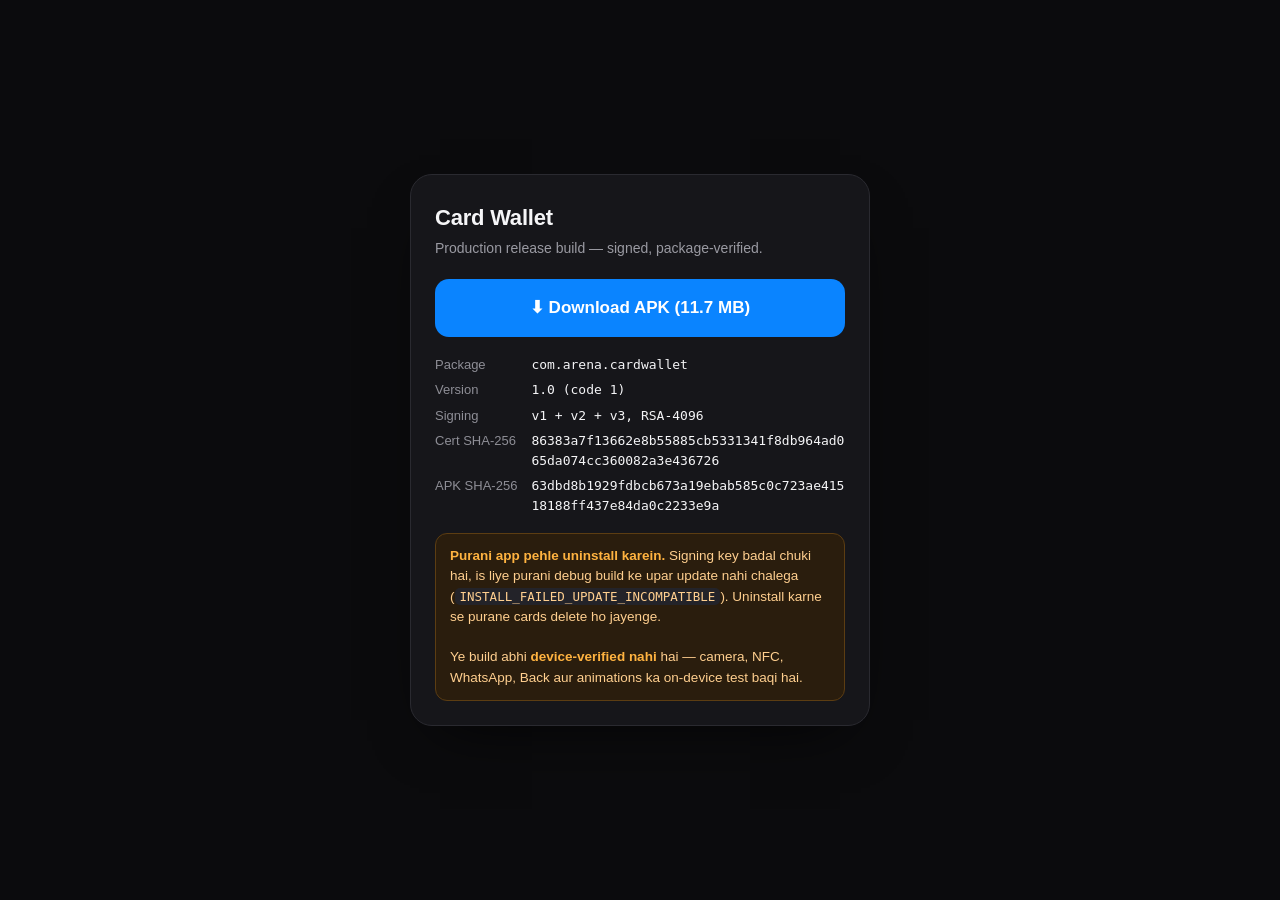
==== download/index.html @ 4fce86f1 "carousel/stack: a held finger owns the row, a lost gesture always comes home (patch 35) Report: "whi" ====
<!doctype html>
<html lang="en">
<head>
<meta charset="utf-8" />
<meta name="viewport" content="width=device-width, initial-scale=1" />
<title>Card Wallet — release APK</title>
<style>
  :root { color-scheme: light dark; }
  * { box-sizing: border-box; }
  body {
    margin: 0; min-height: 100vh; display: flex; align-items: center; justify-content: center;
    padding: 24px; background: #0b0b0d; color: #f5f5f7;
    font: 16px/1.5 -apple-system, BlinkMacSystemFont, "Segoe UI", Roboto, sans-serif;
  }
  .card {
    width: 100%; max-width: 460px; background: #16161a; border: 1px solid #2a2a30;
    border-radius: 22px; padding: 26px 24px 24px; box-shadow: 0 24px 60px -30px rgba(0,0,0,.9);
  }
  h1 { margin: 0 0 4px; font-size: 22px; letter-spacing: -.01em; }
  .sub { margin: 0 0 20px; color: #9a9aa2; font-size: 14px; }
  a.dl {
    display: block; text-align: center; text-decoration: none; background: #0a84ff; color: #fff;
    font-weight: 650; font-size: 17px; padding: 16px; border-radius: 14px; margin-bottom: 18px;
  }
  a.dl:active { opacity: .8; }
  dl { display: grid; grid-template-columns: auto 1fr; gap: 6px 14px; margin: 0 0 18px; font-size: 13px; }
  dt { color: #8e8e96; white-space: nowrap; }
  dd { margin: 0; word-break: break-all; font-family: ui-monospace, SFMono-Regular, Menlo, monospace; }
  .warn {
    background: #2a1d0d; border: 1px solid #5c3d12; color: #ffcf8f;
    border-radius: 12px; padding: 12px 14px; font-size: 13.5px;
  }
  .warn b { color: #ffb340; }
  code { background: #232329; padding: 1px 5px; border-radius: 5px; font-size: 12.5px; }
</style>
</head>
<body>
  <div class="card">
    <h1>Card Wallet</h1>
    <p class="sub">Production release build — signed, package-verified.</p>

    <a class="dl" href="https://github.com/umarmajee8/Wallet-cards/raw/main/CardWallet_gesture_fixed.apk" download>⬇ Download APK (11.7 MB)</a>

    <dl>
      <dt>Package</dt><dd>com.arena.cardwallet</dd>
      <dt>Version</dt><dd>1.0 (code 1)</dd>
      <dt>Signing</dt><dd>v1 + v2 + v3, RSA-4096</dd>
      <dt>Cert SHA-256</dt><dd>86383a7f13662e8b55885cb5331341f8db964ad065da074cc360082a3e436726</dd>
      <dt>APK SHA-256</dt><dd>63dbd8b1929fdbcb673a19ebab585c0c723ae41518188ff437e84da0c2233e9a</dd>
    </dl>

    <div class="warn">
      <b>Purani app pehle uninstall karein.</b> Signing key badal chuki hai, is liye
      purani debug build ke upar update nahi chalega
      (<code>INSTALL_FAILED_UPDATE_INCOMPATIBLE</code>). Uninstall karne se purane
      cards delete ho jayenge.
      <br /><br />
      Ye build abhi <b>device-verified nahi</b> hai — camera, NFC, WhatsApp, Back aur
      animations ka on-device test baqi hai.
    </div>
  </div>
</body>
</html>
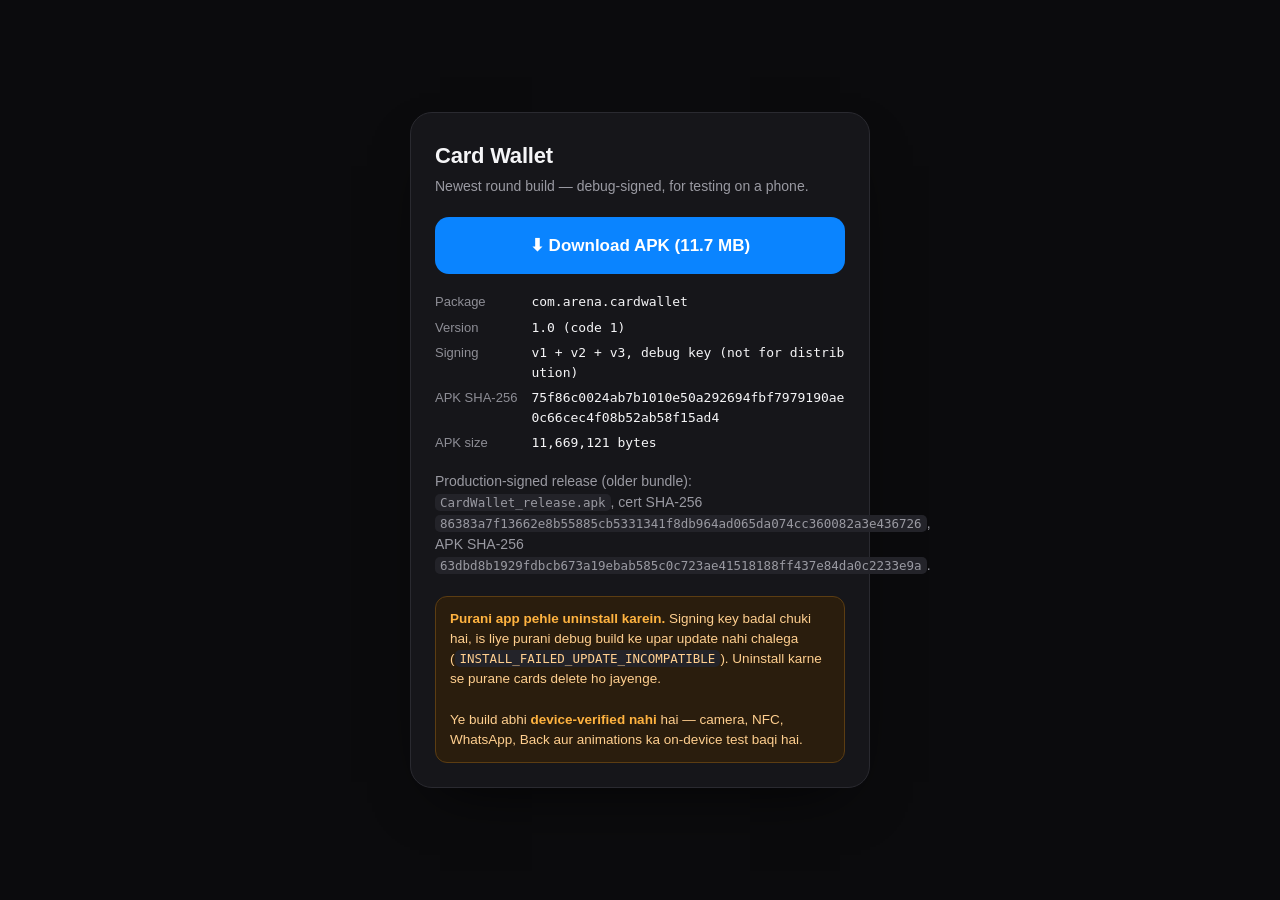
==== commit 1cc79b2f: "header: the top-left "Wallet" wordmark is removed (patch 36) Ask: "Remove the 'Wallet' text label sh" ====
--- a/download/index.html
+++ b/download/index.html
@@ -37,17 +37,20 @@
 <body>
   <div class="card">
     <h1>Card Wallet</h1>
-    <p class="sub">Production release build — signed, package-verified.</p>
+    <p class="sub">Newest round build — debug-signed, for testing on a phone.</p>
 
-    <a class="dl" href="https://github.com/umarmajee8/Wallet-cards/raw/main/CardWallet_gesture_fixed.apk" download>⬇ Download APK (11.7 MB)</a>
+    <a class="dl" href="https://github.com/umarmajee8/Wallet-cards/raw/main/CardWallet_no_title.apk" download>⬇ Download APK (11.7 MB)</a>
 
     <dl>
       <dt>Package</dt><dd>com.arena.cardwallet</dd>
       <dt>Version</dt><dd>1.0 (code 1)</dd>
-      <dt>Signing</dt><dd>v1 + v2 + v3, RSA-4096</dd>
-      <dt>Cert SHA-256</dt><dd>86383a7f13662e8b55885cb5331341f8db964ad065da074cc360082a3e436726</dd>
-      <dt>APK SHA-256</dt><dd>63dbd8b1929fdbcb673a19ebab585c0c723ae41518188ff437e84da0c2233e9a</dd>
+      <dt>Signing</dt><dd>v1 + v2 + v3, debug key (not for distribution)</dd>
+      <dt>APK SHA-256</dt><dd>75f86c0024ab7b1010e50a292694fbf7979190ae0c66cec4f08b52ab58f15ad4</dd>
+      <dt>APK size</dt><dd>11,669,121 bytes</dd>
     </dl>
+    <p class="sub">Production-signed release (older bundle): <code>CardWallet_release.apk</code>,
+    cert SHA-256 <code>86383a7f13662e8b55885cb5331341f8db964ad065da074cc360082a3e436726</code>,
+    APK SHA-256 <code>63dbd8b1929fdbcb673a19ebab585c0c723ae41518188ff437e84da0c2233e9a</code>.</p>
 
     <div class="warn">
       <b>Purani app pehle uninstall karein.</b> Signing key badal chuki hai, is liye
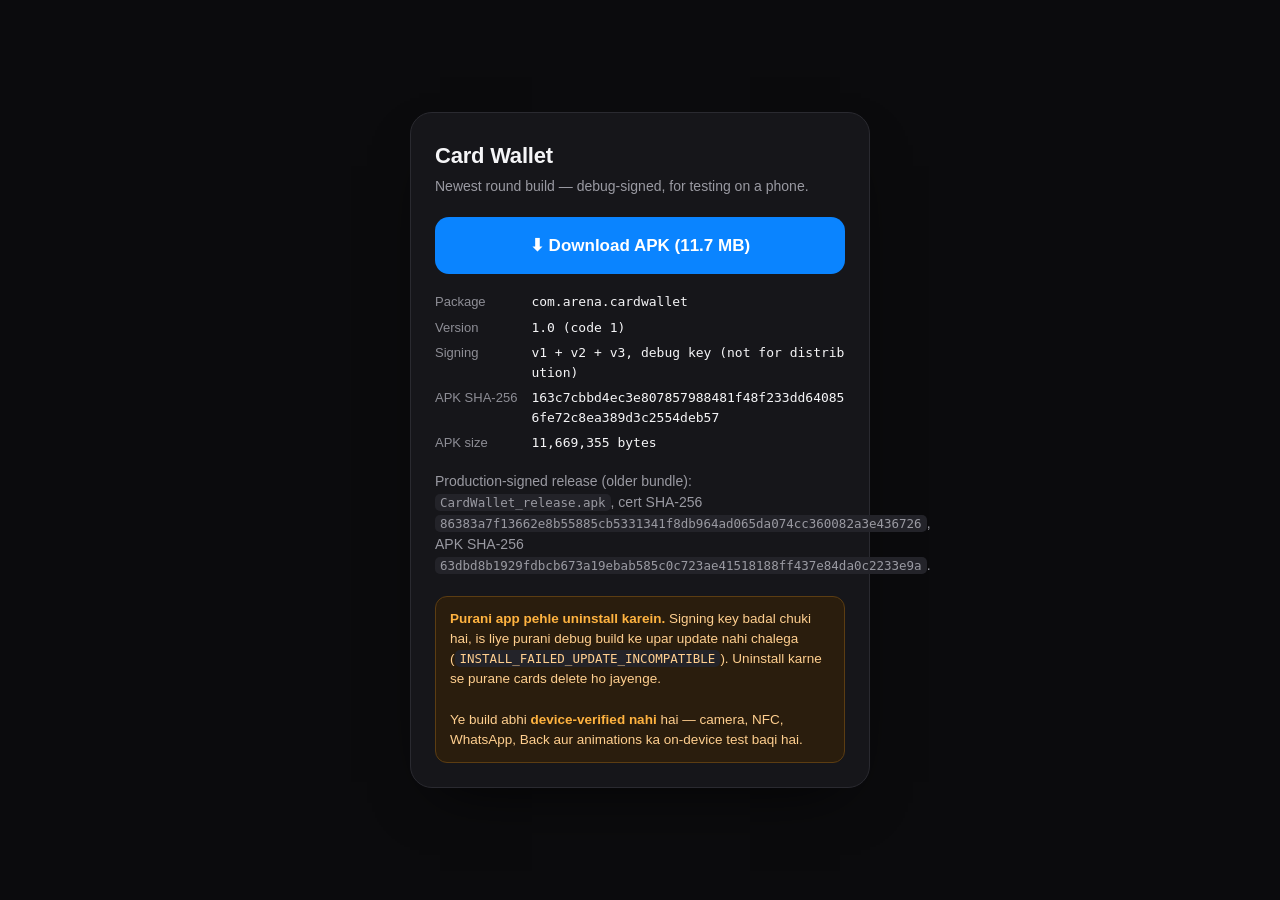
==== commit ee096305: "menu: the overflow dropdown follows the theme again (patch 37) Report (verbatim): "In Light mode, th" ====
--- a/download/index.html
+++ b/download/index.html
@@ -39,14 +39,14 @@
     <h1>Card Wallet</h1>
     <p class="sub">Newest round build — debug-signed, for testing on a phone.</p>
 
-    <a class="dl" href="https://github.com/umarmajee8/Wallet-cards/raw/main/CardWallet_no_title.apk" download>⬇ Download APK (11.7 MB)</a>
+    <a class="dl" href="https://github.com/umarmajee8/Wallet-cards/raw/main/CardWallet_themed_menu.apk" download>⬇ Download APK (11.7 MB)</a>
 
     <dl>
       <dt>Package</dt><dd>com.arena.cardwallet</dd>
       <dt>Version</dt><dd>1.0 (code 1)</dd>
       <dt>Signing</dt><dd>v1 + v2 + v3, debug key (not for distribution)</dd>
-      <dt>APK SHA-256</dt><dd>75f86c0024ab7b1010e50a292694fbf7979190ae0c66cec4f08b52ab58f15ad4</dd>
-      <dt>APK size</dt><dd>11,669,121 bytes</dd>
+      <dt>APK SHA-256</dt><dd>163c7cbbd4ec3e807857988481f48f233dd640856fe72c8ea389d3c2554deb57</dd>
+      <dt>APK size</dt><dd>11,669,355 bytes</dd>
     </dl>
     <p class="sub">Production-signed release (older bundle): <code>CardWallet_release.apk</code>,
     cert SHA-256 <code>86383a7f13662e8b55885cb5331341f8db964ad065da074cc360082a3e436726</code>,
